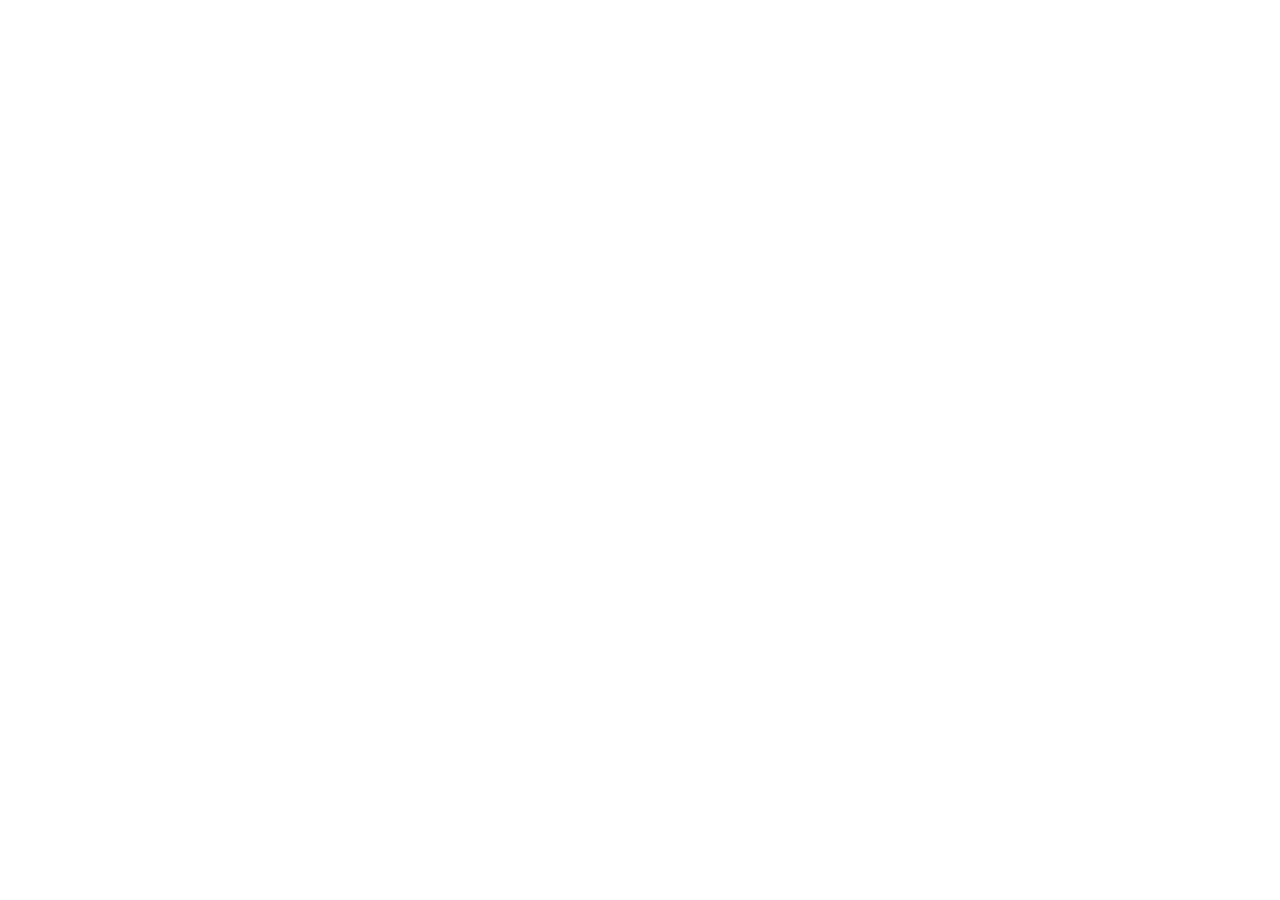
==== stats.html @ f3fd1ff2 "Add private analytics shortcut" ====
<!doctype html>
<html lang="zh-CN">
  <head>
    <meta charset="utf-8">
    <meta name="viewport" content="width=device-width, initial-scale=1">
    <meta name="robots" content="noindex,nofollow,noarchive">
    <meta name="referrer" content="no-referrer">
    <meta http-equiv="refresh" content="1; url=https://tongji.baidu.com/">
    <title>正在打开统计后台</title>
    <style>
      :root {
        color-scheme: dark;
        font-family: system-ui, -apple-system, "Segoe UI", sans-serif;
        background: #0f1820;
        color: #f4f0e8;
      }

      body {
        min-height: 100vh;
        margin: 0;
        display: grid;
        place-items: center;
      }

      main {
        text-align: center;
        padding: 24px;
      }

      a {
        color: #d6aa63;
      }
    </style>
  </head>
  <body>
    <main>
      <p>正在打开百度统计后台……</p>
      <p><a href="https://tongji.baidu.com/" rel="noreferrer">没有自动跳转时，点这里查看</a></p>
    </main>
  </body>
</html>
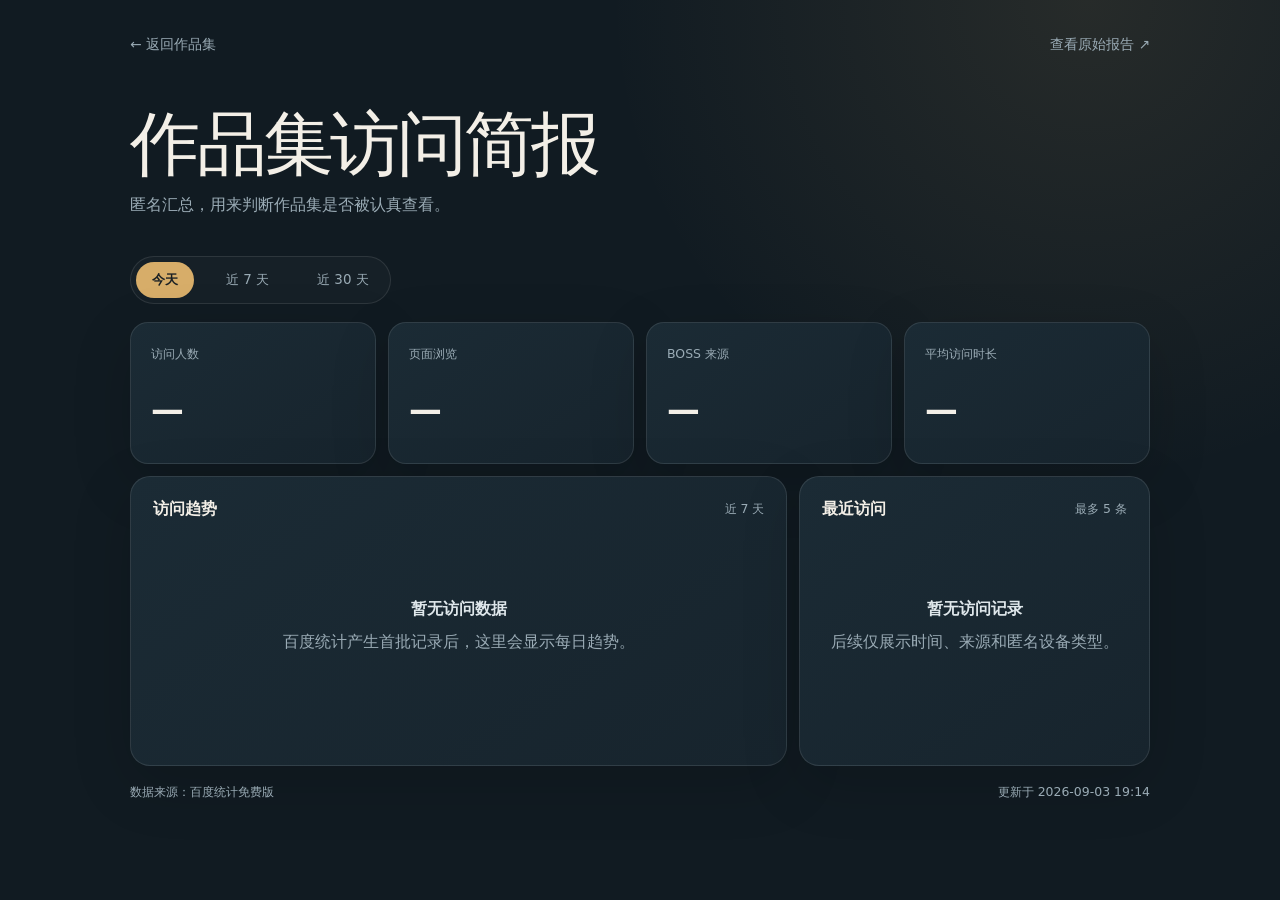
==== commit 8a567532: "Add portfolio analytics dashboard" ====
--- a/stats.html
+++ b/stats.html
@@ -5,37 +5,35 @@
     <meta name="viewport" content="width=device-width, initial-scale=1">
     <meta name="robots" content="noindex,nofollow,noarchive">
     <meta name="referrer" content="no-referrer">
-    <meta http-equiv="refresh" content="1; url=https://tongji.baidu.com/">
-    <title>正在打开统计后台</title>
-    <style>
-      :root {
-        color-scheme: dark;
-        font-family: system-ui, -apple-system, "Segoe UI", sans-serif;
-        background: #0f1820;
-        color: #f4f0e8;
-      }
-
-      body {
-        min-height: 100vh;
-        margin: 0;
-        display: grid;
-        place-items: center;
-      }
-
-      main {
-        text-align: center;
-        padding: 24px;
-      }
-
-      a {
-        color: #d6aa63;
-      }
-    </style>
+    <meta name="theme-color" content="#111b22">
+    <title>作品集访问简报</title>
+    <link rel="stylesheet" href="stats.css?v=20260903-1914">
   </head>
   <body>
-    <main>
-      <p>正在打开百度统计后台……</p>
-      <p><a href="https://tongji.baidu.com/" rel="noreferrer">没有自动跳转时，点这里查看</a></p>
+    <main class="shell">
+      <div class="topbar">
+        <a href="index.html">← 返回作品集</a>
+        <a href="https://tongji.baidu.com/main/overview/10000735614/overview/index?siteId=23495074" rel="noreferrer">查看原始报告 ↗</a>
+      </div>
+      <header><h1>作品集访问简报</h1><p>匿名汇总，用来判断作品集是否被认真查看。</p></header>
+      <nav class="periods" aria-label="统计周期">
+        <button type="button" data-period="today" aria-pressed="true">今天</button>
+        <button type="button" data-period="week" aria-pressed="false">近 7 天</button>
+        <button type="button" data-period="month" aria-pressed="false">近 30 天</button>
+      </nav>
+      <section class="metric-grid" aria-label="核心指标">
+        <article><span>访问人数</span><strong id="metric-uv">—</strong></article>
+        <article><span>页面浏览</span><strong id="metric-pv">—</strong></article>
+        <article><span>BOSS 来源</span><strong id="metric-boss">—</strong></article>
+        <article><span>平均访问时长</span><strong id="metric-duration">—</strong></article>
+      </section>
+      <section class="content-grid">
+        <article class="panel"><div class="section-head"><h2>访问趋势</h2><span>近 7 天</span></div><div id="trend-content"></div></article>
+        <article class="panel"><div class="section-head"><h2>最近访问</h2><span>最多 5 条</span></div><div id="recent-content"></div></article>
+      </section>
+      <footer><span>数据来源：百度统计免费版</span><span id="updated-at">尚未更新</span></footer>
     </main>
+    <script src="stats-data.js?v=20260903-1914"></script>
+    <script src="stats.js?v=20260903-1914"></script>
   </body>
 </html>
--- a/stats.css
+++ b/stats.css
@@ -0,0 +1,37 @@
+:root { color-scheme: dark; font-family: Inter, ui-sans-serif, system-ui, -apple-system, "Segoe UI", sans-serif; background: #111b22; color: #f3efe7; --panel: #17242d; --panel-soft: #1b2b35; --line: rgba(255, 255, 255, 0.1); --muted: #9aabb5; --accent: #d7ad69; }
+* { box-sizing: border-box; }
+body { min-height: 100vh; margin: 0; background: radial-gradient(circle at 85% 0%, rgba(215, 173, 105, 0.11), transparent 30rem), #111b22; }
+a { color: inherit; }
+.shell { width: min(1020px, calc(100% - 32px)); margin: 0 auto; padding: 36px 0 56px; }
+.topbar, .periods, .section-head, footer { display: flex; align-items: center; justify-content: space-between; gap: 16px; }
+.topbar a { color: var(--muted); font-size: 0.86rem; text-decoration: none; }
+.topbar a:hover { color: #fff; }
+header { padding: 56px 0 28px; }
+h1, h2, p { margin-top: 0; }
+h1 { max-width: 680px; margin-bottom: 12px; font-family: Georgia, "Times New Roman", "Songti SC", serif; font-size: clamp(2.1rem, 6vw, 4.4rem); font-weight: 500; letter-spacing: -0.045em; line-height: 0.98; }
+header p { margin-bottom: 0; color: var(--muted); line-height: 1.7; }
+.periods { justify-content: flex-start; width: fit-content; margin: 10px 0 18px; padding: 5px; border: 1px solid var(--line); border-radius: 999px; background: rgba(255, 255, 255, 0.025); }
+.periods button { border: 0; border-radius: 999px; padding: 9px 16px; background: transparent; color: var(--muted); cursor: pointer; font: inherit; font-size: 0.84rem; }
+.periods button[aria-pressed="true"] { background: var(--accent); color: #1a2024; font-weight: 750; }
+.metric-grid { display: grid; grid-template-columns: repeat(4, 1fr); gap: 12px; }
+.metric-grid article, .panel { border: 1px solid var(--line); background: linear-gradient(145deg, var(--panel-soft), var(--panel)); box-shadow: 0 18px 60px rgba(0, 0, 0, 0.16); }
+.metric-grid article { min-height: 142px; padding: 20px; border-radius: 18px; }
+.metric-grid span, .section-head span, footer { color: var(--muted); font-size: 0.78rem; }
+.metric-grid strong { display: block; margin-top: 28px; font-size: 2.05rem; font-variant-numeric: tabular-nums; letter-spacing: -0.04em; }
+.content-grid { display: grid; grid-template-columns: minmax(0, 1.5fr) minmax(260px, 0.8fr); gap: 12px; margin-top: 12px; }
+.panel { min-height: 290px; padding: 22px; border-radius: 20px; }
+h2 { margin-bottom: 0; font-size: 1rem; }
+.empty { min-height: 210px; display: grid; place-items: center; color: var(--muted); text-align: center; line-height: 1.7; }
+.empty strong { display: block; margin-bottom: 6px; color: #dfe7eb; }
+.bars { min-height: 210px; display: flex; align-items: end; gap: 8px; padding-top: 30px; }
+.bar-item { flex: 1; min-width: 20px; text-align: center; }
+.bar { min-height: 3px; border-radius: 8px 8px 2px 2px; background: linear-gradient(180deg, var(--accent), #9e7440); }
+.bar-label { display: block; margin-top: 8px; color: var(--muted); font-size: 0.68rem; }
+.recent-list { display: grid; gap: 10px; margin-top: 22px; }
+.recent-item { padding: 13px 0; border-bottom: 1px solid var(--line); }
+.recent-item:last-child { border-bottom: 0; }
+.recent-item strong, .recent-item span { display: block; }
+.recent-item span { margin-top: 4px; color: var(--muted); font-size: 0.76rem; }
+footer { padding-top: 18px; }
+@media (max-width: 760px) { .shell { width: min(100% - 22px, 1020px); padding-top: 22px; } header { padding-top: 42px; } .metric-grid { grid-template-columns: repeat(2, 1fr); } .content-grid { grid-template-columns: 1fr; } }
+@media (max-width: 460px) { .topbar, footer { align-items: flex-start; flex-direction: column; } .metric-grid article { min-height: 126px; padding: 17px; } .metric-grid strong { margin-top: 22px; font-size: 1.7rem; } }
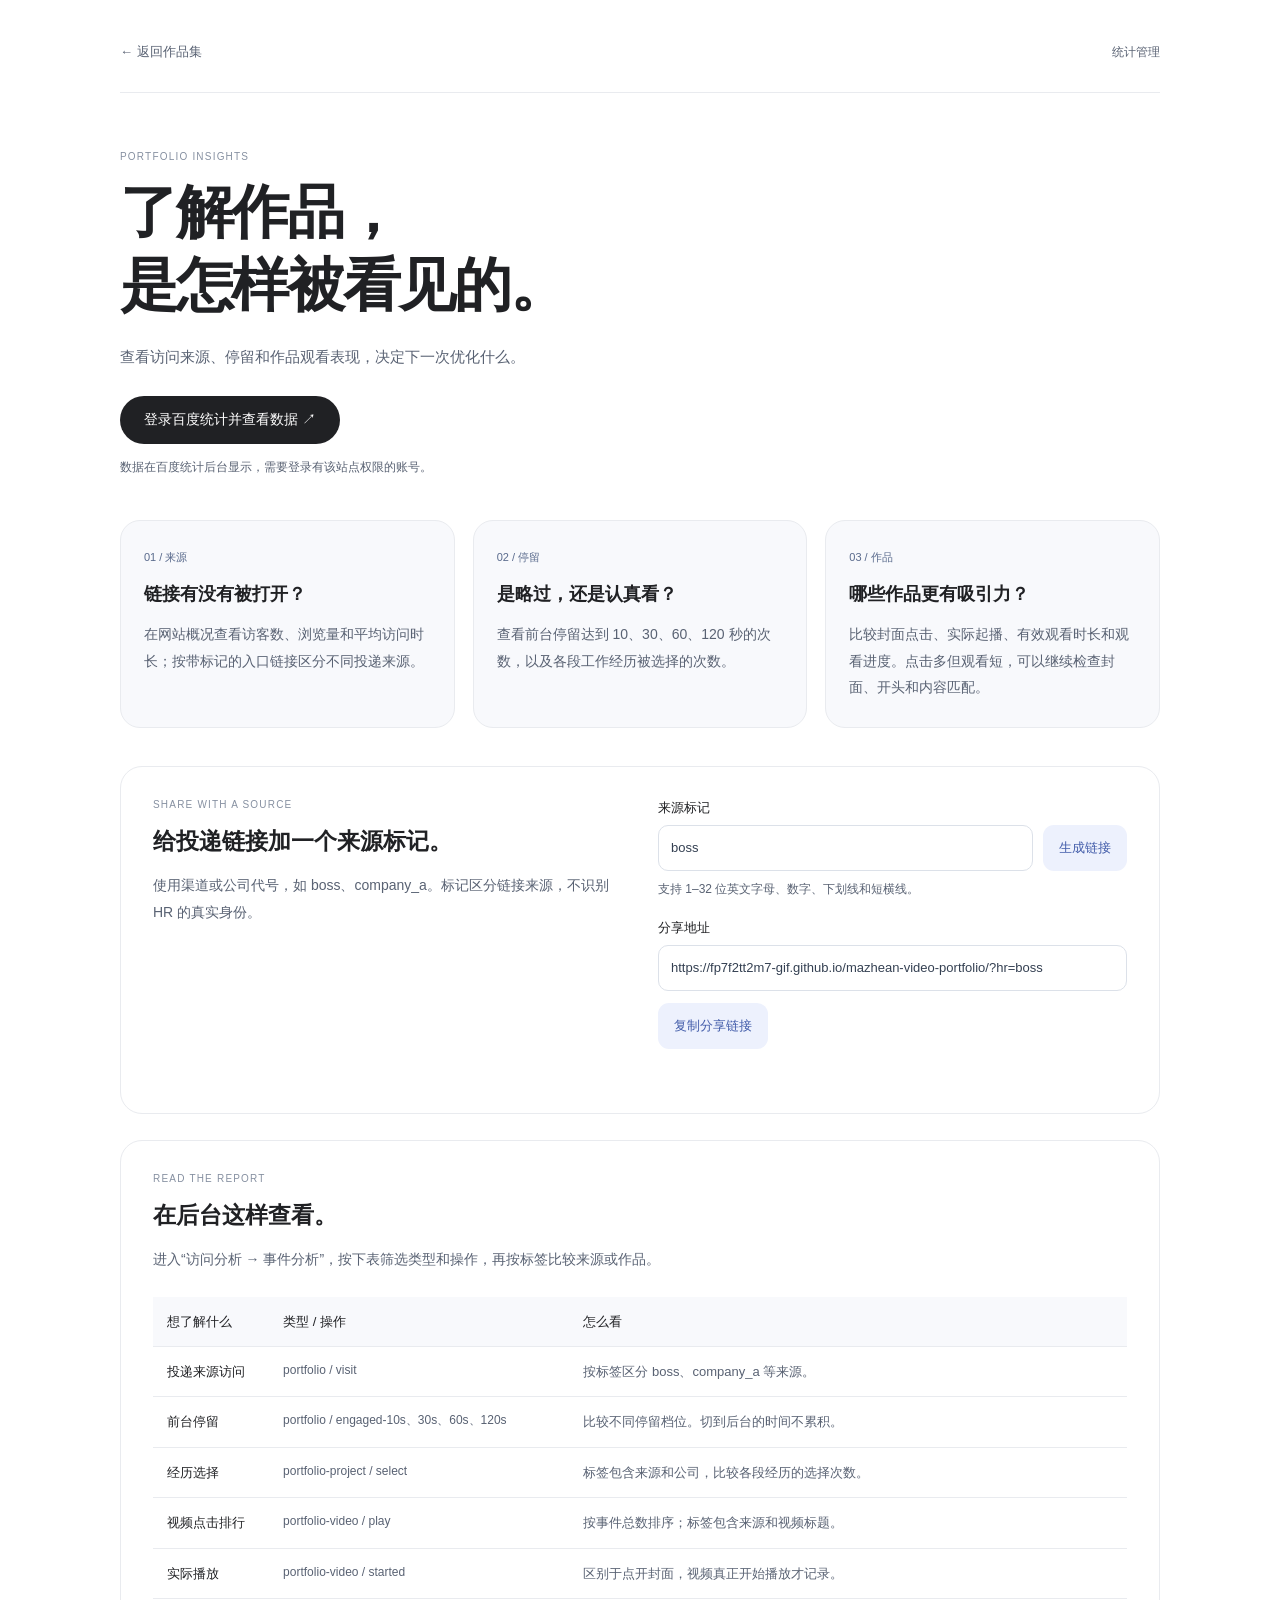
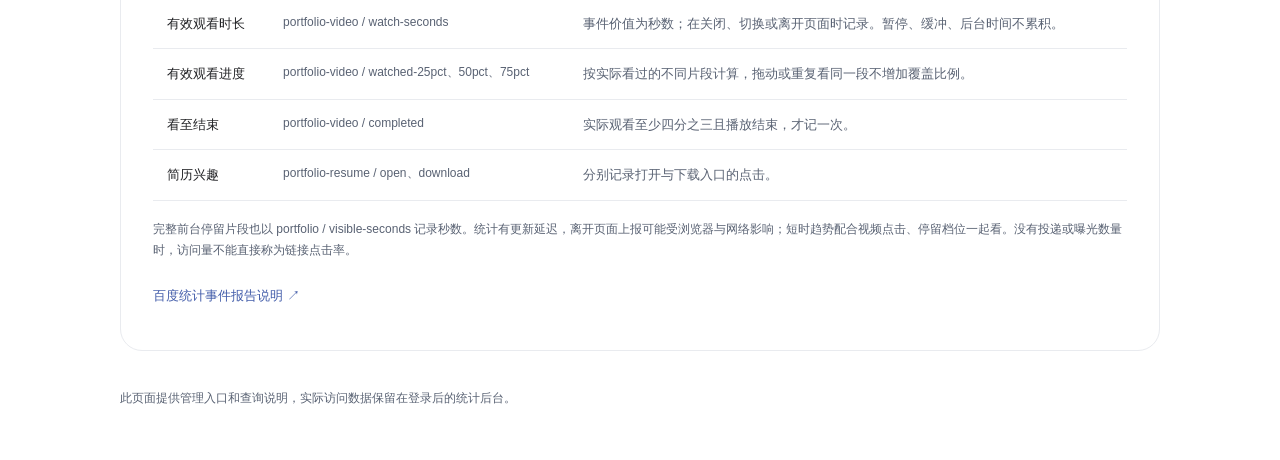
==== commit b73a6526: "Publish bright portfolio redesign and restore private analytics access" ====
--- a/stats.html
+++ b/stats.html
@@ -1,39 +1,59 @@
 <!doctype html>
 <html lang="zh-CN">
-  <head>
-    <meta charset="utf-8">
-    <meta name="viewport" content="width=device-width, initial-scale=1">
-    <meta name="robots" content="noindex,nofollow,noarchive">
-    <meta name="referrer" content="no-referrer">
-    <meta name="theme-color" content="#111b22">
-    <title>作品集访问简报</title>
-    <link rel="stylesheet" href="stats.css?v=20260903-1914">
-  </head>
-  <body>
-    <main class="shell">
-      <div class="topbar">
-        <a href="index.html">← 返回作品集</a>
-        <a href="https://tongji.baidu.com/main/overview/10000735614/overview/index?siteId=23495074" rel="noreferrer">查看原始报告 ↗</a>
-      </div>
-      <header><h1>作品集访问简报</h1><p>匿名汇总，用来判断作品集是否被认真查看。</p></header>
-      <nav class="periods" aria-label="统计周期">
-        <button type="button" data-period="today" aria-pressed="true">今天</button>
-        <button type="button" data-period="week" aria-pressed="false">近 7 天</button>
-        <button type="button" data-period="month" aria-pressed="false">近 30 天</button>
-      </nav>
-      <section class="metric-grid" aria-label="核心指标">
-        <article><span>访问人数</span><strong id="metric-uv">—</strong></article>
-        <article><span>页面浏览</span><strong id="metric-pv">—</strong></article>
-        <article><span>BOSS 来源</span><strong id="metric-boss">—</strong></article>
-        <article><span>平均访问时长</span><strong id="metric-duration">—</strong></article>
-      </section>
-      <section class="content-grid">
-        <article class="panel"><div class="section-head"><h2>访问趋势</h2><span>近 7 天</span></div><div id="trend-content"></div></article>
-        <article class="panel"><div class="section-head"><h2>最近访问</h2><span>最多 5 条</span></div><div id="recent-content"></div></article>
-      </section>
-      <footer><span>数据来源：百度统计免费版</span><span id="updated-at">尚未更新</span></footer>
-    </main>
-    <script src="stats-data.js?v=20260903-1914"></script>
-    <script src="stats.js?v=20260903-1914"></script>
-  </body>
+<head>
+  <meta charset="utf-8">
+  <meta name="viewport" content="width=device-width,initial-scale=1">
+  <meta name="robots" content="noindex,nofollow,noarchive">
+  <meta name="referrer" content="no-referrer">
+  <meta name="theme-color" content="#ffffff">
+  <title>访问统计管理 · 马哲铵</title>
+  <link rel="stylesheet" href="stats.css?v=20261009-motion">
+</head>
+<body>
+  <main class="stats-shell">
+    <nav class="stats-top"><a href="index.html">← 返回作品集</a><span>统计管理</span></nav>
+    <header>
+      <p class="stats-eyebrow">PORTFOLIO INSIGHTS</p>
+      <h1>了解作品，<br>是怎样被看见的。</h1>
+      <p>查看访问来源、停留和作品观看表现，决定下一次优化什么。</p>
+      <a class="stats-primary" href="https://tongji.baidu.com/main/overview/10000735614/overview/index?siteId=23495074" target="_blank" rel="noopener noreferrer">登录百度统计并查看数据 ↗</a>
+      <p class="stats-caption">数据在百度统计后台显示，需要登录有该站点权限的账号。</p>
+    </header>
+    <section class="stats-grid" aria-label="统计用途">
+      <article><span>01 / 来源</span><h2>链接有没有被打开？</h2><p>在网站概况查看访客数、浏览量和平均访问时长；按带标记的入口链接区分不同投递来源。</p></article>
+      <article><span>02 / 停留</span><h2>是略过，还是认真看？</h2><p>查看前台停留达到 10、30、60、120 秒的次数，以及各段工作经历被选择的次数。</p></article>
+      <article><span>03 / 作品</span><h2>哪些作品更有吸引力？</h2><p>比较封面点击、实际起播、有效观看时长和观看进度。点击多但观看短，可以继续检查封面、开头和内容匹配。</p></article>
+    </section>
+    <section class="stats-panel" aria-labelledby="link-title">
+      <div><p class="stats-eyebrow">SHARE WITH A SOURCE</p><h2 id="link-title">给投递链接加一个来源标记。</h2><p>使用渠道或公司代号，如 boss、company_a。标记区分链接来源，不识别 HR 的真实身份。</p></div>
+      <form id="source-form">
+        <label for="source-code">来源标记</label>
+        <div class="source-controls"><input id="source-code" name="source" value="boss" maxlength="32" pattern="[a-zA-Z0-9_-]{1,32}" required aria-describedby="source-help"><button type="submit">生成链接</button></div>
+        <p id="source-help" class="stats-caption">支持 1–32 位英文字母、数字、下划线和短横线。</p>
+        <label for="share-url">分享地址</label>
+        <input id="share-url" readonly value="https://fp7f2tt2m7-gif.github.io/mazhean-video-portfolio/?hr=boss">
+        <button id="copy-share-url" type="button" class="stats-secondary">复制分享链接</button>
+        <p id="share-status" role="status" class="stats-status"></p>
+      </form>
+    </section>
+    <section class="stats-panel stats-guide" aria-labelledby="guide-title">
+      <div><p class="stats-eyebrow">READ THE REPORT</p><h2 id="guide-title">在后台这样查看。</h2><p>进入“访问分析 → 事件分析”，按下表筛选类型和操作，再按标签比较来源或作品。</p></div>
+      <div class="stats-table-wrap"><table><thead><tr><th scope="col">想了解什么</th><th scope="col">类型 / 操作</th><th scope="col">怎么看</th></tr></thead><tbody>
+        <tr><td>投递来源访问</td><td>portfolio / visit</td><td>按标签区分 boss、company_a 等来源。</td></tr>
+        <tr><td>前台停留</td><td>portfolio / engaged-10s、30s、60s、120s</td><td>比较不同停留档位。切到后台的时间不累积。</td></tr>
+        <tr><td>经历选择</td><td>portfolio-project / select</td><td>标签包含来源和公司，比较各段经历的选择次数。</td></tr>
+        <tr><td>视频点击排行</td><td>portfolio-video / play</td><td>按事件总数排序；标签包含来源和视频标题。</td></tr>
+        <tr><td>实际播放</td><td>portfolio-video / started</td><td>区别于点开封面，视频真正开始播放才记录。</td></tr>
+        <tr><td>有效观看时长</td><td>portfolio-video / watch-seconds</td><td>事件价值为秒数；在关闭、切换或离开页面时记录。暂停、缓冲、后台时间不累积。</td></tr>
+        <tr><td>有效观看进度</td><td>portfolio-video / watched-25pct、50pct、75pct</td><td>按实际看过的不同片段计算，拖动或重复看同一段不增加覆盖比例。</td></tr>
+        <tr><td>看至结束</td><td>portfolio-video / completed</td><td>实际观看至少四分之三且播放结束，才记一次。</td></tr>
+        <tr><td>简历兴趣</td><td>portfolio-resume / open、download</td><td>分别记录打开与下载入口的点击。</td></tr>
+      </tbody></table></div>
+      <p class="stats-caption">完整前台停留片段也以 portfolio / visible-seconds 记录秒数。统计有更新延迟，离开页面上报可能受浏览器与网络影响；短时趋势配合视频点击、停留档位一起看。没有投递或曝光数量时，访问量不能直接称为链接点击率。</p>
+      <a class="stats-help" href="https://tongji.baidu.com/web/help/article?id=232&amp;type=0" target="_blank" rel="noopener noreferrer">百度统计事件报告说明 ↗</a>
+    </section>
+    <footer>此页面提供管理入口和查询说明，实际访问数据保留在登录后的统计后台。</footer>
+  </main>
+  <script src="stats.js?v=20261009-motion"></script>
+</body>
 </html>
--- a/stats.css
+++ b/stats.css
@@ -1,37 +1,4 @@
-:root { color-scheme: dark; font-family: Inter, ui-sans-serif, system-ui, -apple-system, "Segoe UI", sans-serif; background: #111b22; color: #f3efe7; --panel: #17242d; --panel-soft: #1b2b35; --line: rgba(255, 255, 255, 0.1); --muted: #9aabb5; --accent: #d7ad69; }
-* { box-sizing: border-box; }
-body { min-height: 100vh; margin: 0; background: radial-gradient(circle at 85% 0%, rgba(215, 173, 105, 0.11), transparent 30rem), #111b22; }
-a { color: inherit; }
-.shell { width: min(1020px, calc(100% - 32px)); margin: 0 auto; padding: 36px 0 56px; }
-.topbar, .periods, .section-head, footer { display: flex; align-items: center; justify-content: space-between; gap: 16px; }
-.topbar a { color: var(--muted); font-size: 0.86rem; text-decoration: none; }
-.topbar a:hover { color: #fff; }
-header { padding: 56px 0 28px; }
-h1, h2, p { margin-top: 0; }
-h1 { max-width: 680px; margin-bottom: 12px; font-family: Georgia, "Times New Roman", "Songti SC", serif; font-size: clamp(2.1rem, 6vw, 4.4rem); font-weight: 500; letter-spacing: -0.045em; line-height: 0.98; }
-header p { margin-bottom: 0; color: var(--muted); line-height: 1.7; }
-.periods { justify-content: flex-start; width: fit-content; margin: 10px 0 18px; padding: 5px; border: 1px solid var(--line); border-radius: 999px; background: rgba(255, 255, 255, 0.025); }
-.periods button { border: 0; border-radius: 999px; padding: 9px 16px; background: transparent; color: var(--muted); cursor: pointer; font: inherit; font-size: 0.84rem; }
-.periods button[aria-pressed="true"] { background: var(--accent); color: #1a2024; font-weight: 750; }
-.metric-grid { display: grid; grid-template-columns: repeat(4, 1fr); gap: 12px; }
-.metric-grid article, .panel { border: 1px solid var(--line); background: linear-gradient(145deg, var(--panel-soft), var(--panel)); box-shadow: 0 18px 60px rgba(0, 0, 0, 0.16); }
-.metric-grid article { min-height: 142px; padding: 20px; border-radius: 18px; }
-.metric-grid span, .section-head span, footer { color: var(--muted); font-size: 0.78rem; }
-.metric-grid strong { display: block; margin-top: 28px; font-size: 2.05rem; font-variant-numeric: tabular-nums; letter-spacing: -0.04em; }
-.content-grid { display: grid; grid-template-columns: minmax(0, 1.5fr) minmax(260px, 0.8fr); gap: 12px; margin-top: 12px; }
-.panel { min-height: 290px; padding: 22px; border-radius: 20px; }
-h2 { margin-bottom: 0; font-size: 1rem; }
-.empty { min-height: 210px; display: grid; place-items: center; color: var(--muted); text-align: center; line-height: 1.7; }
-.empty strong { display: block; margin-bottom: 6px; color: #dfe7eb; }
-.bars { min-height: 210px; display: flex; align-items: end; gap: 8px; padding-top: 30px; }
-.bar-item { flex: 1; min-width: 20px; text-align: center; }
-.bar { min-height: 3px; border-radius: 8px 8px 2px 2px; background: linear-gradient(180deg, var(--accent), #9e7440); }
-.bar-label { display: block; margin-top: 8px; color: var(--muted); font-size: 0.68rem; }
-.recent-list { display: grid; gap: 10px; margin-top: 22px; }
-.recent-item { padding: 13px 0; border-bottom: 1px solid var(--line); }
-.recent-item:last-child { border-bottom: 0; }
-.recent-item strong, .recent-item span { display: block; }
-.recent-item span { margin-top: 4px; color: var(--muted); font-size: 0.76rem; }
-footer { padding-top: 18px; }
-@media (max-width: 760px) { .shell { width: min(100% - 22px, 1020px); padding-top: 22px; } header { padding-top: 42px; } .metric-grid { grid-template-columns: repeat(2, 1fr); } .content-grid { grid-template-columns: 1fr; } }
-@media (max-width: 460px) { .topbar, footer { align-items: flex-start; flex-direction: column; } .metric-grid article { min-height: 126px; padding: 17px; } .metric-grid strong { margin-top: 22px; font-size: 1.7rem; } }
+:root{color-scheme:light;font-family:"PingFang SC","Microsoft YaHei",sans-serif;color:#202124;background:#fff;--muted:#596273;--line:#e9ebef;--blue:#4c66dc}
+*{box-sizing:border-box}body{margin:0}a{color:inherit;text-decoration:none}button,input{font:inherit}button{cursor:pointer}h1,h2,p{margin:0}a:focus-visible,button:focus-visible,input:focus-visible{outline:2px solid var(--blue);outline-offset:4px}.stats-shell{width:min(1040px,calc(100% - 48px));margin:auto;padding:30px 0 40px}.stats-top{display:flex;justify-content:space-between;align-items:center;border-bottom:1px solid var(--line);font-size:13px;color:var(--muted);padding-bottom:18px}.stats-top a{display:inline-flex;align-items:center;min-height:44px}.stats-top span{font-size:12px}.stats-eyebrow{font-size:10px;color:#8690a1;letter-spacing:.12em;margin-bottom:14px}header{padding:58px 0 42px}h1{font-size:clamp(34px,5vw,58px);line-height:1.25;letter-spacing:-.04em;font-weight:600;margin-bottom:22px}header>p:not(.stats-eyebrow){font-size:15px;line-height:1.9;color:var(--muted)}.stats-primary{display:inline-flex;align-items:center;justify-content:center;min-height:48px;border-radius:28px;background:#202124;color:#fff;padding:12px 24px;margin:24px 0 12px;font-size:14px}.stats-caption{font-size:12px!important;color:var(--muted);line-height:1.8}.stats-grid{display:grid;grid-template-columns:repeat(3,minmax(0,1fr));gap:18px;margin-bottom:38px}.stats-grid article{padding:26px 23px;border:1px solid var(--line);border-radius:20px;background:#f8f9fc}.stats-grid article>span{font-size:11px;color:#596a8c}.stats-grid h2{font-size:18px;margin:16px 0 12px;line-height:1.55}.stats-grid p,.stats-panel>div>p:not(.stats-eyebrow){font-size:14px;color:var(--muted);line-height:1.9}.stats-panel{padding:32px;border:1px solid var(--line);border-radius:22px;margin-bottom:26px;display:grid;grid-template-columns:1fr 1fr;gap:36px}.stats-panel h2{font-size:23px;line-height:1.5;margin-bottom:14px}.stats-panel label{display:block;font-size:13px;margin-bottom:8px}.stats-panel input{width:100%;height:46px;border:1px solid #dce1e9;border-radius:10px;padding:10px 12px;font-size:13px;min-width:0;color:#344052;background:#fff}.source-controls{display:flex;gap:10px;margin-bottom:8px}.source-controls input{flex:1}.source-controls button,.stats-secondary{border:0;border-radius:11px;background:#edf1fd;color:#435daa;min-height:46px;font-size:13px;padding:10px 16px;white-space:nowrap}.stats-panel #source-help{margin-bottom:18px}.stats-secondary{margin-top:12px}.stats-status{min-height:22px;font-size:12px;color:#435daa;margin-top:10px}.stats-guide{display:block}.stats-table-wrap{overflow-x:auto;margin:24px 0 18px}table{border-collapse:collapse;width:100%;font-size:13px;line-height:1.8}th,td{padding:13px 14px;border-bottom:1px solid var(--line);text-align:left;vertical-align:top}th{background:#f8f9fc;font-weight:500}td{color:var(--muted)}td:nth-child(2){overflow-wrap:anywhere;min-width:150px;font-size:12px}td:first-child{white-space:nowrap;color:#202124}.stats-help{display:inline-flex;min-height:44px;align-items:center;margin-top:12px;font-size:13px;color:#435daa}footer{color:var(--muted);font-size:12px;line-height:1.9;padding:10px 0}
+@media(max-width:760px){.stats-shell{width:calc(100% - 36px);padding-top:16px}.stats-grid{grid-template-columns:1fr;gap:12px}.stats-grid article{padding:20px}.stats-grid h2{margin:10px 0}.stats-panel{grid-template-columns:1fr;gap:22px;padding:24px}header{padding:38px 0 30px}.stats-panel h2{font-size:21px}th,td{padding:12px 10px}}
+@media(max-width:360px){.stats-shell{width:calc(100% - 28px)}.stats-panel{padding:18px}.source-controls{gap:7px}.source-controls button{padding-inline:12px}.stats-primary{font-size:13px;padding-inline:20px}}
